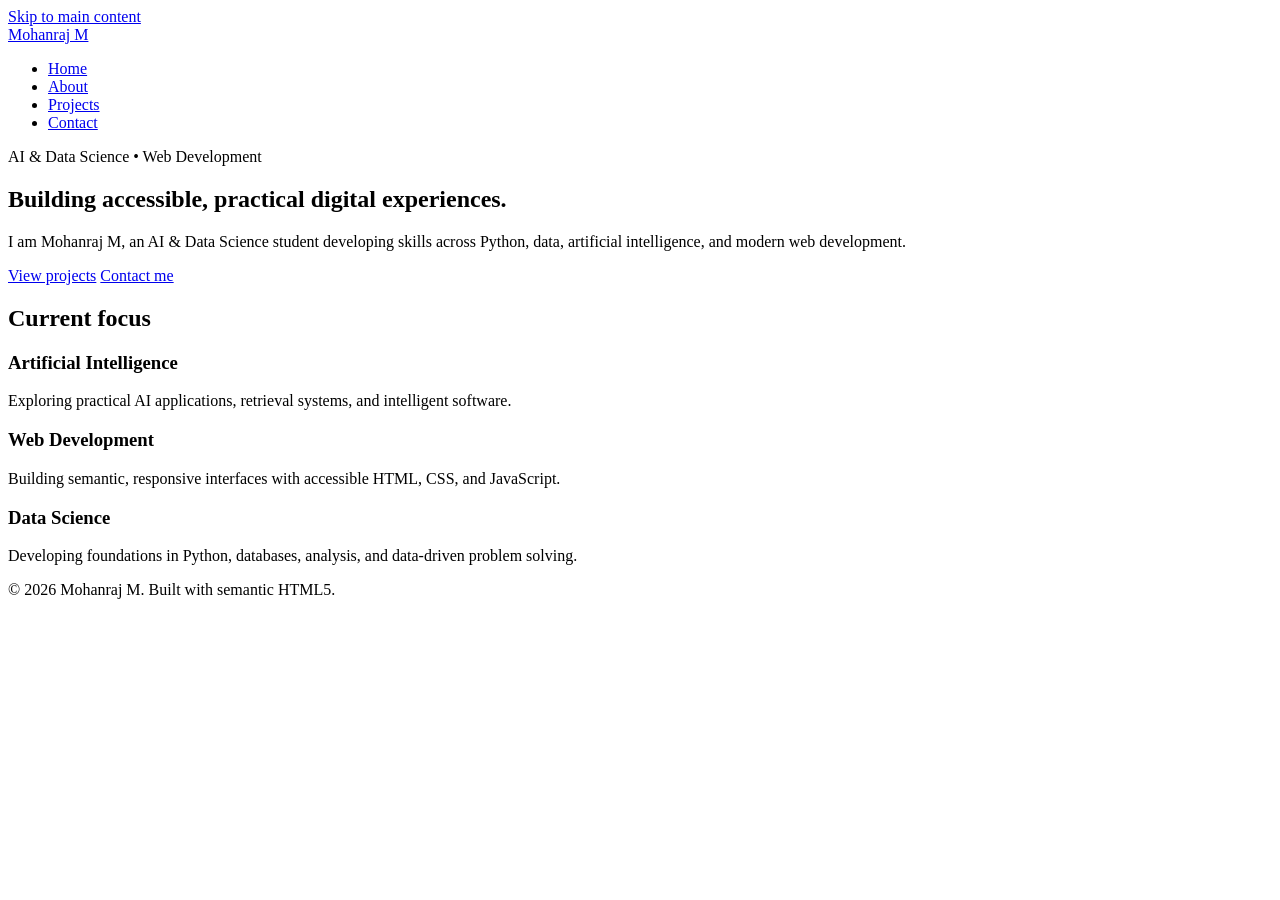
==== index.html @ 6755b97a "Add files via upload" ====
<!doctype html>
<html lang="en">
<head>
  <meta charset="utf-8">
  <meta name="viewport" content="width=device-width, initial-scale=1">
  <meta name="description" content="Mohanraj M - AI & Data Science student and Web Development Intern portfolio.">
  <meta name="author" content="Mohanraj M">
  <meta name="robots" content="index, follow">
  <meta name="theme-color" content="#0f172a">
  <title>Mohanraj M | AI & Data Science Portfolio</title>
  <link rel="stylesheet" href="css/styles.css">
</head>
<body>
  <a class="skip-link" href="#main-content">Skip to main content</a>
  <header class="site-header">
    <nav class="container nav" aria-label="Primary navigation">
      <a class="brand" href="index.html" aria-label="Mohanraj M home">Mohanraj M</a>
      <ul class="nav-list">
        <li><a href="index.html" aria-current="page">Home</a></li>
        <li><a href="about.html">About</a></li>
        <li><a href="projects.html">Projects</a></li>
        <li><a href="contact.html">Contact</a></li>
      </ul>
    </nav>
  </header>

  <main id="main-content">
    <section class="hero container" aria-labelledby="hero-title">
      <p class="eyebrow">AI &amp; Data Science • Web Development</p>
      <h1 id="hero-title">Building accessible, practical digital experiences.</h1>
      <p>I am Mohanraj M, an AI &amp; Data Science student developing skills across Python, data, artificial intelligence, and modern web development.</p>
      <div class="actions" aria-label="Primary actions">
        <a class="button" href="projects.html">View projects</a>
        <a class="button secondary" href="contact.html">Contact me</a>
      </div>
    </section>

    <section class="container section" aria-labelledby="focus-title">
      <h2 id="focus-title">Current focus</h2>
      <div class="cards">
        <article class="card">
          <h3>Artificial Intelligence</h3>
          <p>Exploring practical AI applications, retrieval systems, and intelligent software.</p>
        </article>
        <article class="card">
          <h3>Web Development</h3>
          <p>Building semantic, responsive interfaces with accessible HTML, CSS, and JavaScript.</p>
        </article>
        <article class="card">
          <h3>Data Science</h3>
          <p>Developing foundations in Python, databases, analysis, and data-driven problem solving.</p>
        </article>
      </div>
    </section>
  </main>

  <footer class="site-footer">
    <div class="container">
      <p>&copy; <span id="year">2026</span> Mohanraj M. Built with semantic HTML5.</p>
    </div>
  </footer>
  <script src="js/main.js" defer></script>
</body>
</html>
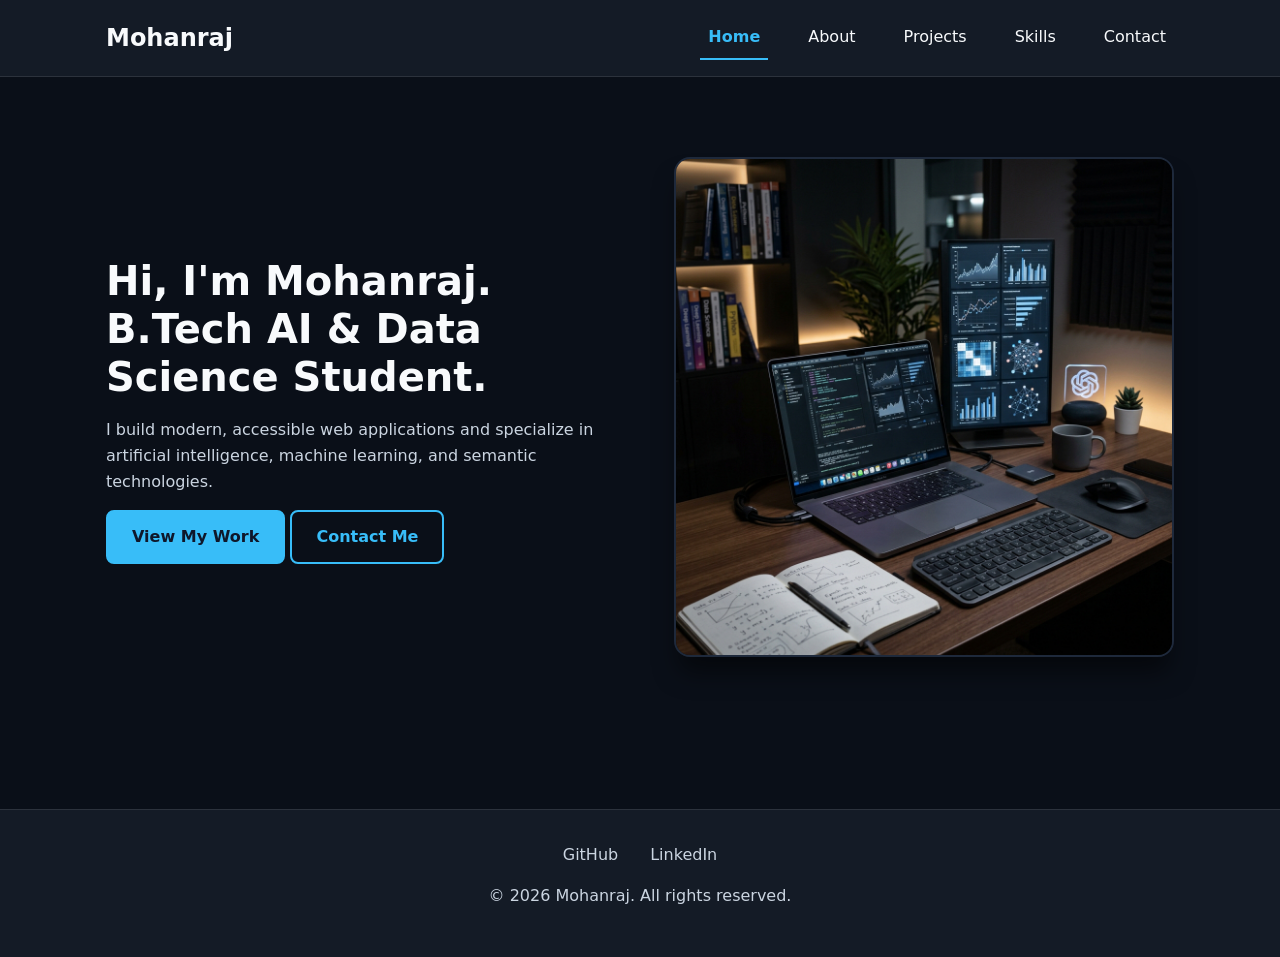
==== commit 24ae4720: "Initial portfolio website" ====
--- a/index.html
+++ b/index.html
@@ -1,64 +1,64 @@
-<!doctype html>
+<!DOCTYPE html>
 <html lang="en">
 <head>
-  <meta charset="utf-8">
-  <meta name="viewport" content="width=device-width, initial-scale=1">
-  <meta name="description" content="Mohanraj M - AI & Data Science student and Web Development Intern portfolio.">
-  <meta name="author" content="Mohanraj M">
-  <meta name="robots" content="index, follow">
-  <meta name="theme-color" content="#0f172a">
-  <title>Mohanraj M | AI & Data Science Portfolio</title>
-  <link rel="stylesheet" href="css/styles.css">
+    <meta charset="UTF-8">
+    <meta name="viewport" content="width=device-width, initial-scale=1.0">
+    <meta name="description" content="Mohanraj's personal portfolio showcasing AI, data science, and software development projects.">
+    <meta name="robots" content="index, follow">
+    <title>Home | Mohanraj - AI & Software Developer</title>
+    <link rel="stylesheet" href="styles.css">
+    <script src="main.js" defer></script>
 </head>
 <body>
-  <a class="skip-link" href="#main-content">Skip to main content</a>
-  <header class="site-header">
-    <nav class="container nav" aria-label="Primary navigation">
-      <a class="brand" href="index.html" aria-label="Mohanraj M home">Mohanraj M</a>
-      <ul class="nav-list">
-        <li><a href="index.html" aria-current="page">Home</a></li>
-        <li><a href="about.html">About</a></li>
-        <li><a href="projects.html">Projects</a></li>
-        <li><a href="contact.html">Contact</a></li>
-      </ul>
-    </nav>
-  </header>
+    <a href="#main-content" class="skip-link">Skip to main content</a>
 
-  <main id="main-content">
-    <section class="hero container" aria-labelledby="hero-title">
-      <p class="eyebrow">AI &amp; Data Science • Web Development</p>
-      <h1 id="hero-title">Building accessible, practical digital experiences.</h1>
-      <p>I am Mohanraj M, an AI &amp; Data Science student developing skills across Python, data, artificial intelligence, and modern web development.</p>
-      <div class="actions" aria-label="Primary actions">
-        <a class="button" href="projects.html">View projects</a>
-        <a class="button secondary" href="contact.html">Contact me</a>
-      </div>
-    </section>
+    <header class="site-header">
+        <div class="container nav-container">
+            <a href="index.html" class="logo" aria-label="Mohanraj Portfolio Home">Mohanraj</a>
+            <button class="mobile-menu-btn" aria-expanded="false" aria-controls="primary-navigation" aria-label="Toggle navigation menu">
+                <svg viewBox="0 0 24 24" aria-hidden="true">
+                    <path d="M3 18h18v-2H3v2zm0-5h18v-2H3v2zm0-7v2h18V6H3z"/>
+                </svg>
+            </button>
+            <nav id="primary-navigation" aria-label="Primary navigation">
+                <ul class="nav-menu">
+                    <li><a href="index.html" aria-current="page">Home</a></li>
+                    <li><a href="about.html">About</a></li>
+                    <li><a href="projects.html">Projects</a></li>
+                    <li><a href="skills.html">Skills</a></li>
+                    <li><a href="contact.html">Contact</a></li>
+                </ul>
+            </nav>
+        </div>
+    </header>
 
-    <section class="container section" aria-labelledby="focus-title">
-      <h2 id="focus-title">Current focus</h2>
-      <div class="cards">
-        <article class="card">
-          <h3>Artificial Intelligence</h3>
-          <p>Exploring practical AI applications, retrieval systems, and intelligent software.</p>
-        </article>
-        <article class="card">
-          <h3>Web Development</h3>
-          <p>Building semantic, responsive interfaces with accessible HTML, CSS, and JavaScript.</p>
-        </article>
-        <article class="card">
-          <h3>Data Science</h3>
-          <p>Developing foundations in Python, databases, analysis, and data-driven problem solving.</p>
-        </article>
-      </div>
-    </section>
-  </main>
+    <main id="main-content">
+        <div class="container">
+            <section class="hero" aria-labelledby="hero-heading">
+                <div class="hero-content">
+                    <h1 id="hero-heading">Hi, I'm Mohanraj. <br> B.Tech AI & Data Science Student.</h1>
+                    <p>I build modern, accessible web applications and specialize in artificial intelligence, machine learning, and semantic technologies.</p>
+                    <div class="hero-actions">
+                        <a href="projects.html" class="btn">View My Work</a>
+                        <a href="contact.html" class="btn btn-secondary">Contact Me</a>
+                    </div>
+                </div>
+                <div class="hero-image">
+                    <!-- Added image width/height to avoid layout shift -->
+                    <img src="assets/images/workspace.jpg" alt="A professional modern AI and Data Science workspace with a laptop displaying code and data visualizations" width="500" height="500">
+                </div>
+            </section>
+        </div>
+    </main>
 
-  <footer class="site-footer">
-    <div class="container">
-      <p>&copy; <span id="year">2026</span> Mohanraj M. Built with semantic HTML5.</p>
-    </div>
-  </footer>
-  <script src="js/main.js" defer></script>
+    <footer class="site-footer">
+        <div class="container">
+            <ul class="social-links" aria-label="Social media profiles">
+                <li><a href="#github-placeholder" title="Placeholder Link" target="_blank" rel="noopener noreferrer">GitHub</a></li>
+                <li><a href="#linkedin-placeholder" title="Placeholder Link" target="_blank" rel="noopener noreferrer">LinkedIn</a></li>
+            </ul>
+            <p>&copy; 2026 Mohanraj. All rights reserved.</p>
+        </div>
+    </footer>
 </body>
 </html>
--- a/styles.css
+++ b/styles.css
@@ -0,0 +1,438 @@
+/* 
+  Portfolio Style - High Contrast Dark Theme 
+  WCAG AAA Compliance Target
+*/
+
+:root {
+  /* Colors */
+  --bg-main: #0a0f18; /* Very dark blue/black */
+  --bg-surface: #141b26; /* Slightly lighter for cards */
+  --bg-surface-hover: #1e293b;
+  
+  --text-main: #f8fafc;
+  --text-muted: #cbd5e1;
+  --text-dark: #0f172a;
+  
+  /* Primary accent - Sky Blue, contrast ratio > 7:1 against dark bg */
+  --accent-primary: #38bdf8; 
+  --accent-hover: #7dd3fc;
+  
+  --error: #f87171;
+  --success: #4ade80;
+
+  /* Typography */
+  --font-family: 'Inter', system-ui, -apple-system, sans-serif;
+  --base-size: 16px;
+  
+  /* Spacing */
+  --space-sm: 0.5rem;
+  --space-md: 1rem;
+  --space-lg: 2rem;
+  --space-xl: 4rem;
+  
+  /* Layout */
+  --container-width: 1100px;
+  --radius-sm: 4px;
+  --radius-md: 8px;
+  --radius-lg: 16px;
+}
+
+/* Base Reset */
+*, *::before, *::after {
+  box-sizing: border-box;
+  margin: 0;
+  padding: 0;
+}
+
+html {
+  font-family: var(--font-family);
+  font-size: var(--base-size);
+  line-height: 1.6;
+  scroll-behavior: smooth;
+}
+
+body {
+  background-color: var(--bg-main);
+  color: var(--text-main);
+  display: flex;
+  flex-direction: column;
+  min-height: 100vh;
+}
+
+/* Accessibility & Focus States */
+:focus-visible {
+  outline: 3px solid var(--accent-primary);
+  outline-offset: 4px;
+  border-radius: 2px;
+}
+
+.skip-link {
+  position: absolute;
+  top: -100%;
+  left: 50%;
+  transform: translateX(-50%);
+  background-color: var(--accent-primary);
+  color: var(--text-dark);
+  padding: 0.75rem 1.5rem;
+  font-weight: bold;
+  text-decoration: none;
+  z-index: 1000;
+  border-radius: 0 0 var(--radius-md) var(--radius-md);
+  transition: top 0.2s ease-in-out;
+}
+
+.skip-link:focus {
+  top: 0;
+}
+
+@media (prefers-reduced-motion: reduce) {
+  *, *::before, *::after {
+    animation-duration: 0.01ms !important;
+    animation-iteration-count: 1 !important;
+    transition-duration: 0.01ms !important;
+    scroll-behavior: auto !important;
+  }
+}
+
+/* Typography */
+h1, h2, h3, h4 {
+  line-height: 1.2;
+  margin-bottom: var(--space-md);
+  font-weight: 700;
+}
+
+h1 { font-size: 2.5rem; }
+h2 { font-size: 2rem; color: var(--accent-primary); }
+h3 { font-size: 1.5rem; }
+
+p { margin-bottom: var(--space-md); color: var(--text-muted); }
+
+a {
+  color: var(--accent-primary);
+  text-decoration: underline;
+  text-underline-offset: 4px;
+}
+a:hover {
+  color: var(--accent-hover);
+  text-decoration: none;
+}
+
+/* Layout Utilities */
+.container {
+  width: 100%;
+  max-width: var(--container-width);
+  margin: 0 auto;
+  padding: 0 var(--space-md);
+}
+
+main {
+  flex: 1;
+  padding: var(--space-xl) 0;
+}
+
+/* Header & Navigation */
+.site-header {
+  background-color: var(--bg-surface);
+  border-bottom: 1px solid rgba(255, 255, 255, 0.1);
+  padding: var(--space-md) 0;
+  position: sticky;
+  top: 0;
+  z-index: 100;
+}
+
+.nav-container {
+  display: flex;
+  justify-content: space-between;
+  align-items: center;
+}
+
+.logo {
+  font-size: 1.5rem;
+  font-weight: 800;
+  color: var(--text-main);
+  text-decoration: none;
+}
+
+.nav-menu {
+  display: flex;
+  list-style: none;
+  gap: var(--space-lg);
+}
+
+.nav-menu a {
+  color: var(--text-main);
+  text-decoration: none;
+  font-weight: 500;
+  padding: 0.5rem; /* Better tap target */
+  display: block;
+}
+
+.nav-menu a:hover {
+  color: var(--accent-hover);
+}
+
+.nav-menu a[aria-current="page"] {
+  color: var(--accent-primary);
+  font-weight: 700;
+  border-bottom: 2px solid var(--accent-primary);
+}
+
+.mobile-menu-btn {
+  display: none;
+  background: none;
+  border: none;
+  color: var(--text-main);
+  cursor: pointer;
+  padding: 0.5rem;
+}
+
+.mobile-menu-btn svg {
+  width: 32px;
+  height: 32px;
+  fill: currentColor;
+}
+
+/* Buttons */
+.btn {
+  display: inline-block;
+  background-color: var(--accent-primary);
+  color: var(--text-dark);
+  padding: 0.75rem 1.5rem;
+  text-decoration: none;
+  font-weight: 600;
+  border-radius: var(--radius-md);
+  border: 2px solid var(--accent-primary);
+  cursor: pointer;
+  transition: all 0.2s ease;
+  min-height: 44px; /* Accessible tap target */
+}
+
+.btn:hover {
+  background-color: var(--accent-hover);
+  border-color: var(--accent-hover);
+}
+
+.btn-secondary {
+  background-color: transparent;
+  color: var(--accent-primary);
+}
+
+.btn-secondary:hover {
+  background-color: var(--accent-primary);
+  color: var(--text-dark);
+}
+
+/* Sections */
+section { margin-bottom: var(--space-xl); }
+
+/* Hero Section */
+.hero {
+  display: flex;
+  align-items: center;
+  gap: var(--space-xl);
+  min-height: 60vh;
+}
+
+.hero-content {
+  flex: 1;
+}
+
+.hero-image {
+  flex: 1;
+  text-align: right;
+}
+
+.hero-image img {
+  max-width: 100%;
+  height: auto;
+  border-radius: var(--radius-lg);
+  box-shadow: 0 20px 25px -5px rgba(0, 0, 0, 0.5);
+  border: 2px solid var(--bg-surface-hover);
+}
+
+/* Cards (Projects, Skills) */
+.grid {
+  display: grid;
+  grid-template-columns: repeat(auto-fit, minmax(300px, 1fr));
+  gap: var(--space-lg);
+}
+
+.card {
+  background-color: var(--bg-surface);
+  border-radius: var(--radius-md);
+  padding: var(--space-lg);
+  border: 1px solid rgba(255, 255, 255, 0.05);
+  transition: transform 0.2s, box-shadow 0.2s;
+}
+
+.card:hover {
+  transform: translateY(-5px);
+  background-color: var(--bg-surface-hover);
+  box-shadow: 0 10px 15px -3px rgba(0, 0, 0, 0.5);
+}
+
+.project-img {
+  width: 100%;
+  height: 200px;
+  object-fit: cover;
+  border-radius: var(--radius-sm);
+  margin-bottom: var(--space-md);
+}
+
+.tags {
+  display: flex;
+  flex-wrap: wrap;
+  gap: var(--space-sm);
+  margin: var(--space-md) 0;
+  list-style: none;
+}
+
+.tag {
+  background-color: rgba(56, 189, 248, 0.1);
+  color: var(--accent-primary);
+  padding: 0.25rem 0.75rem;
+  border-radius: 99px;
+  font-size: 0.875rem;
+  font-weight: 500;
+}
+
+/* Forms */
+form {
+  background-color: var(--bg-surface);
+  padding: var(--space-lg);
+  border-radius: var(--radius-lg);
+  max-width: 600px;
+}
+
+fieldset {
+  border: none;
+  padding: 0;
+}
+
+legend {
+  font-size: 1.5rem;
+  font-weight: bold;
+  color: var(--text-main);
+  margin-bottom: var(--space-md);
+}
+
+.form-group {
+  margin-bottom: var(--space-md);
+}
+
+label {
+  display: block;
+  font-weight: 600;
+  margin-bottom: 0.5rem;
+  color: var(--text-main);
+}
+
+input, textarea {
+  width: 100%;
+  padding: 0.75rem;
+  background-color: var(--bg-main);
+  border: 1px solid var(--text-muted);
+  border-radius: var(--radius-sm);
+  color: var(--text-main);
+  font-family: inherit;
+  font-size: 1rem;
+}
+
+input:focus, textarea:focus {
+  outline: none;
+  border-color: var(--accent-primary);
+  box-shadow: 0 0 0 3px rgba(56, 189, 248, 0.3);
+}
+
+/* Footer */
+.site-footer {
+  background-color: var(--bg-surface);
+  padding: var(--space-lg) 0;
+  text-align: center;
+  border-top: 1px solid rgba(255, 255, 255, 0.1);
+  margin-top: auto;
+}
+
+.social-links {
+  display: flex;
+  justify-content: center;
+  gap: var(--space-md);
+  list-style: none;
+  margin-bottom: var(--space-md);
+}
+
+.social-links a {
+  color: var(--text-muted);
+  font-weight: 500;
+  text-decoration: none;
+  padding: 0.5rem;
+}
+
+.social-links a:hover {
+  color: var(--accent-primary);
+}
+
+.sr-only {
+  position: absolute;
+  width: 1px;
+  height: 1px;
+  padding: 0;
+  margin: -1px;
+  overflow: hidden;
+  clip: rect(0, 0, 0, 0);
+  white-space: nowrap;
+  border: 0;
+}
+
+/* Status messages */
+.alert {
+  padding: 1rem;
+  border-radius: var(--radius-md);
+  margin-bottom: var(--space-md);
+  font-weight: 600;
+  display: none;
+}
+.alert.success { display: block; background-color: rgba(74, 222, 128, 0.2); color: var(--success); border: 1px solid var(--success); }
+.alert.error { display: block; background-color: rgba(248, 113, 113, 0.2); color: var(--error); border: 1px solid var(--error); }
+
+/* Responsive Media Queries */
+@media (max-width: 768px) {
+  h1 { font-size: 2rem; }
+  h2 { font-size: 1.75rem; }
+  
+  .hero {
+    flex-direction: column-reverse;
+    text-align: center;
+    gap: var(--space-lg);
+  }
+  
+  .hero-image {
+    text-align: center;
+  }
+  
+  .hero-actions {
+    display: flex;
+    flex-direction: column;
+    gap: var(--space-sm);
+  }
+  
+  .mobile-menu-btn {
+    display: block;
+  }
+  
+  .nav-menu {
+    display: none;
+    flex-direction: column;
+    width: 100%;
+    position: absolute;
+    top: 100%;
+    left: 0;
+    background-color: var(--bg-surface);
+    padding: var(--space-md);
+    border-bottom: 1px solid rgba(255, 255, 255, 0.1);
+  }
+  
+  .nav-menu.active {
+    display: flex;
+  }
+}
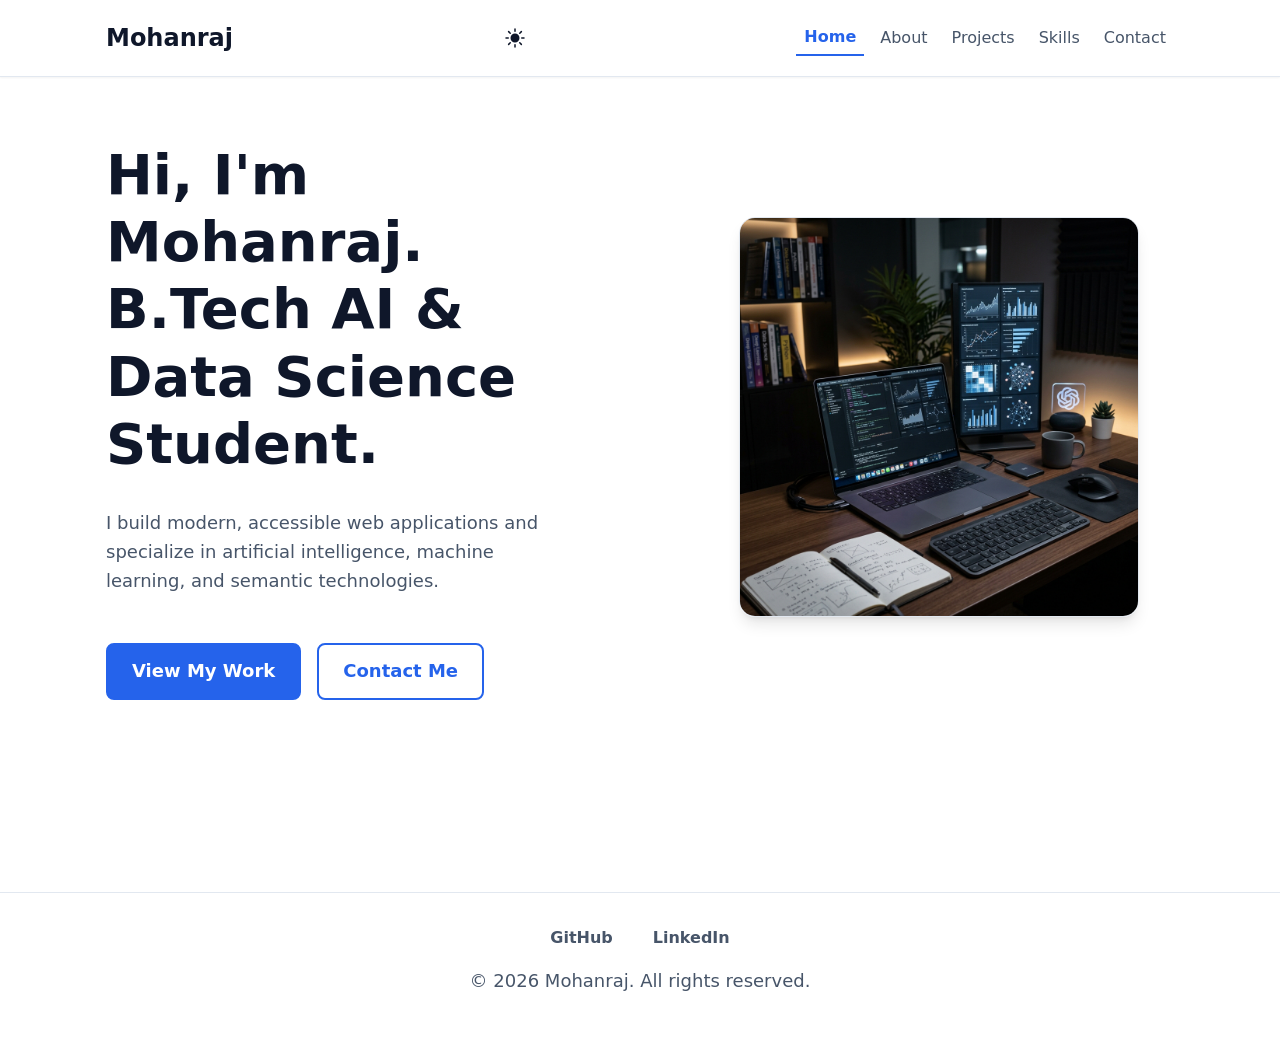
==== commit 693a4136: "Implement advanced CSS3 responsive architecture" ====
--- a/index.html
+++ b/index.html
@@ -15,11 +15,17 @@
     <header class="site-header">
         <div class="container nav-container">
             <a href="index.html" class="logo" aria-label="Mohanraj Portfolio Home">Mohanraj</a>
-            <button class="mobile-menu-btn" aria-expanded="false" aria-controls="primary-navigation" aria-label="Toggle navigation menu">
-                <svg viewBox="0 0 24 24" aria-hidden="true">
-                    <path d="M3 18h18v-2H3v2zm0-5h18v-2H3v2zm0-7v2h18V6H3z"/>
-                </svg>
-            </button>
+            <div class="nav-actions">
+                <button id="theme-toggle" class="theme-toggle-btn" aria-label="Toggle dark mode">
+                    <svg class="sun-icon" viewBox="0 0 24 24" aria-hidden="true"><path d="M12 2.25a.75.75 0 01.75.75v2.25a.75.75 0 01-1.5 0V3a.75.75 0 01.75-.75zM7.5 12a4.5 4.5 0 119 0 4.5 4.5 0 01-9 0zM18.894 6.166a.75.75 0 00-1.06-1.06l-1.591 1.59a.75.75 0 101.06 1.061l1.591-1.59zM21.75 12a.75.75 0 01-.75.75h-2.25a.75.75 0 010-1.5H21a.75.75 0 01.75.75zM17.834 18.894a.75.75 0 001.06-1.06l-1.59-1.591a.75.75 0 10-1.061 1.06l1.59 1.591zM12 18a.75.75 0 01.75.75V21a.75.75 0 01-1.5 0v-2.25A.75.75 0 0112 18zM7.758 17.303a.75.75 0 00-1.061-1.06l-1.591 1.59a.75.75 0 001.06 1.061l1.591-1.59zM6 12a.75.75 0 01-.75.75H3a.75.75 0 010-1.5h2.25A.75.75 0 016 12zM6.697 7.757a.75.75 0 001.06-1.06l-1.59-1.591a.75.75 0 00-1.061 1.06l1.59 1.591z" /></svg>
+                    <svg class="moon-icon" viewBox="0 0 24 24" aria-hidden="true"><path d="M21.752 15.002A9.718 9.718 0 0118 15.75c-5.385 0-9.75-4.365-9.75-9.75 0-1.33.266-2.597.748-3.752A9.753 9.753 0 003 11.25C3 16.635 7.365 21 12.75 21a9.753 9.753 0 009.002-5.998z" /></svg>
+                </button>
+                <button class="mobile-menu-btn" aria-expanded="false" aria-controls="primary-navigation" aria-label="Toggle navigation menu">
+                    <svg viewBox="0 0 24 24" aria-hidden="true">
+                        <path d="M3 18h18v-2H3v2zm0-5h18v-2H3v2zm0-7v2h18V6H3z"/>
+                    </svg>
+                </button>
+            </div>
             <nav id="primary-navigation" aria-label="Primary navigation">
                 <ul class="nav-menu">
                     <li><a href="index.html" aria-current="page">Home</a></li>
--- a/styles.css
+++ b/styles.css
@@ -1,43 +1,94 @@
 /* 
-  Portfolio Style - High Contrast Dark Theme 
-  WCAG AAA Compliance Target
+  Portfolio Style - Advanced CSS3 & Responsive Architecture
+  Light/Dark Mode Theme System
 */
 
+/* 1. CSS Variables / Theme */
 :root {
-  /* Colors */
-  --bg-main: #0a0f18; /* Very dark blue/black */
-  --bg-surface: #141b26; /* Slightly lighter for cards */
-  --bg-surface-hover: #1e293b;
-  
-  --text-main: #f8fafc;
-  --text-muted: #cbd5e1;
-  --text-dark: #0f172a;
-  
-  /* Primary accent - Sky Blue, contrast ratio > 7:1 against dark bg */
-  --accent-primary: #38bdf8; 
-  --accent-hover: #7dd3fc;
-  
-  --error: #f87171;
-  --success: #4ade80;
+  /* Light Theme Colors (Default) */
+  --bg-primary: #ffffff;
+  --bg-secondary: #f8fafc;
+  --surface: #ffffff;
+  --surface-hover: #f1f5f9;
+
+  --text-primary: #0f172a;
+  --text-secondary: #475569;
+
+  --accent: #2563eb;
+  --accent-hover: #1d4ed8;
+  --accent-light: rgba(37, 99, 235, 0.1);
+
+  --border-color: #e2e8f0;
+
+  --error: #ef4444;
+  --success: #10b981;
 
   /* Typography */
   --font-family: 'Inter', system-ui, -apple-system, sans-serif;
-  --base-size: 16px;
+  --font-size-base: 16px;
   
+  /* Fluid Typography using clamp */
+  --text-xs: clamp(0.75rem, 0.7vw + 0.5rem, 0.875rem);
+  --text-sm: clamp(0.875rem, 0.8vw + 0.5rem, 1rem);
+  --text-base: clamp(1rem, 1vw + 0.5rem, 1.125rem);
+  --text-lg: clamp(1.125rem, 1.2vw + 0.5rem, 1.25rem);
+  --text-xl: clamp(1.25rem, 1.5vw + 0.5rem, 1.5rem);
+  --text-2xl: clamp(1.5rem, 2vw + 0.5rem, 2rem);
+  --text-3xl: clamp(2rem, 3vw + 0.5rem, 2.5rem);
+  --text-4xl: clamp(2.5rem, 5vw + 0.5rem, 3.5rem);
+
   /* Spacing */
+  --space-xs: 0.25rem;
   --space-sm: 0.5rem;
   --space-md: 1rem;
   --space-lg: 2rem;
   --space-xl: 4rem;
-  
-  /* Layout */
-  --container-width: 1100px;
+  --space-2xl: 8rem;
+
+  /* Shadows */
+  --shadow-sm: 0 1px 2px 0 rgb(0 0 0 / 0.05);
+  --shadow-md: 0 4px 6px -1px rgb(0 0 0 / 0.1), 0 2px 4px -2px rgb(0 0 0 / 0.1);
+  --shadow-lg: 0 10px 15px -3px rgb(0 0 0 / 0.1), 0 4px 6px -4px rgb(0 0 0 / 0.1);
+
+  /* Borders */
   --radius-sm: 4px;
   --radius-md: 8px;
   --radius-lg: 16px;
-}
-
-/* Base Reset */
+  --radius-full: 9999px;
+
+  /* Transitions */
+  --transition-fast: 150ms ease;
+  --transition-normal: 300ms ease;
+
+  /* Layout */
+  --max-width: 1100px;
+}
+
+[data-theme="dark"] {
+  /* Dark Theme Colors */
+  --bg-primary: #0a0f18;
+  --bg-secondary: #141b26;
+  --surface: #1e293b;
+  --surface-hover: #2dd4bf10;
+
+  --text-primary: #f8fafc;
+  --text-secondary: #cbd5e1;
+
+  --accent: #38bdf8;
+  --accent-hover: #7dd3fc;
+  --accent-light: rgba(56, 189, 248, 0.1);
+
+  --border-color: rgba(255, 255, 255, 0.1);
+
+  --error: #f87171;
+  --success: #4ade80;
+
+  --shadow-sm: 0 1px 2px 0 rgb(0 0 0 / 0.5);
+  --shadow-md: 0 4px 6px -1px rgb(0 0 0 / 0.6), 0 2px 4px -2px rgb(0 0 0 / 0.6);
+  --shadow-lg: 0 20px 25px -5px rgb(0 0 0 / 0.7), 0 8px 10px -6px rgb(0 0 0 / 0.7);
+}
+
+/* 2. Reset / Base Styles */
 *, *::before, *::after {
   box-sizing: border-box;
   margin: 0;
@@ -46,24 +97,25 @@
 
 html {
   font-family: var(--font-family);
-  font-size: var(--base-size);
+  font-size: var(--font-size-base);
   line-height: 1.6;
   scroll-behavior: smooth;
 }
 
 body {
-  background-color: var(--bg-main);
-  color: var(--text-main);
+  background-color: var(--bg-primary);
+  color: var(--text-primary);
   display: flex;
   flex-direction: column;
   min-height: 100vh;
-}
-
-/* Accessibility & Focus States */
+  transition: background-color var(--transition-normal), color var(--transition-normal);
+}
+
+/* 3. Accessibility */
 :focus-visible {
-  outline: 3px solid var(--accent-primary);
+  outline: 3px solid var(--accent);
   outline-offset: 4px;
-  border-radius: 2px;
+  border-radius: var(--radius-sm);
 }
 
 .skip-link {
@@ -71,305 +123,18 @@
   top: -100%;
   left: 50%;
   transform: translateX(-50%);
-  background-color: var(--accent-primary);
-  color: var(--text-dark);
-  padding: 0.75rem 1.5rem;
-  font-weight: bold;
+  background-color: var(--accent);
+  color: var(--bg-primary);
+  padding: var(--space-sm) var(--space-md);
+  font-weight: 700;
   text-decoration: none;
   z-index: 1000;
   border-radius: 0 0 var(--radius-md) var(--radius-md);
-  transition: top 0.2s ease-in-out;
+  transition: top var(--transition-fast);
 }
 
 .skip-link:focus {
   top: 0;
-}
-
-@media (prefers-reduced-motion: reduce) {
-  *, *::before, *::after {
-    animation-duration: 0.01ms !important;
-    animation-iteration-count: 1 !important;
-    transition-duration: 0.01ms !important;
-    scroll-behavior: auto !important;
-  }
-}
-
-/* Typography */
-h1, h2, h3, h4 {
-  line-height: 1.2;
-  margin-bottom: var(--space-md);
-  font-weight: 700;
-}
-
-h1 { font-size: 2.5rem; }
-h2 { font-size: 2rem; color: var(--accent-primary); }
-h3 { font-size: 1.5rem; }
-
-p { margin-bottom: var(--space-md); color: var(--text-muted); }
-
-a {
-  color: var(--accent-primary);
-  text-decoration: underline;
-  text-underline-offset: 4px;
-}
-a:hover {
-  color: var(--accent-hover);
-  text-decoration: none;
-}
-
-/* Layout Utilities */
-.container {
-  width: 100%;
-  max-width: var(--container-width);
-  margin: 0 auto;
-  padding: 0 var(--space-md);
-}
-
-main {
-  flex: 1;
-  padding: var(--space-xl) 0;
-}
-
-/* Header & Navigation */
-.site-header {
-  background-color: var(--bg-surface);
-  border-bottom: 1px solid rgba(255, 255, 255, 0.1);
-  padding: var(--space-md) 0;
-  position: sticky;
-  top: 0;
-  z-index: 100;
-}
-
-.nav-container {
-  display: flex;
-  justify-content: space-between;
-  align-items: center;
-}
-
-.logo {
-  font-size: 1.5rem;
-  font-weight: 800;
-  color: var(--text-main);
-  text-decoration: none;
-}
-
-.nav-menu {
-  display: flex;
-  list-style: none;
-  gap: var(--space-lg);
-}
-
-.nav-menu a {
-  color: var(--text-main);
-  text-decoration: none;
-  font-weight: 500;
-  padding: 0.5rem; /* Better tap target */
-  display: block;
-}
-
-.nav-menu a:hover {
-  color: var(--accent-hover);
-}
-
-.nav-menu a[aria-current="page"] {
-  color: var(--accent-primary);
-  font-weight: 700;
-  border-bottom: 2px solid var(--accent-primary);
-}
-
-.mobile-menu-btn {
-  display: none;
-  background: none;
-  border: none;
-  color: var(--text-main);
-  cursor: pointer;
-  padding: 0.5rem;
-}
-
-.mobile-menu-btn svg {
-  width: 32px;
-  height: 32px;
-  fill: currentColor;
-}
-
-/* Buttons */
-.btn {
-  display: inline-block;
-  background-color: var(--accent-primary);
-  color: var(--text-dark);
-  padding: 0.75rem 1.5rem;
-  text-decoration: none;
-  font-weight: 600;
-  border-radius: var(--radius-md);
-  border: 2px solid var(--accent-primary);
-  cursor: pointer;
-  transition: all 0.2s ease;
-  min-height: 44px; /* Accessible tap target */
-}
-
-.btn:hover {
-  background-color: var(--accent-hover);
-  border-color: var(--accent-hover);
-}
-
-.btn-secondary {
-  background-color: transparent;
-  color: var(--accent-primary);
-}
-
-.btn-secondary:hover {
-  background-color: var(--accent-primary);
-  color: var(--text-dark);
-}
-
-/* Sections */
-section { margin-bottom: var(--space-xl); }
-
-/* Hero Section */
-.hero {
-  display: flex;
-  align-items: center;
-  gap: var(--space-xl);
-  min-height: 60vh;
-}
-
-.hero-content {
-  flex: 1;
-}
-
-.hero-image {
-  flex: 1;
-  text-align: right;
-}
-
-.hero-image img {
-  max-width: 100%;
-  height: auto;
-  border-radius: var(--radius-lg);
-  box-shadow: 0 20px 25px -5px rgba(0, 0, 0, 0.5);
-  border: 2px solid var(--bg-surface-hover);
-}
-
-/* Cards (Projects, Skills) */
-.grid {
-  display: grid;
-  grid-template-columns: repeat(auto-fit, minmax(300px, 1fr));
-  gap: var(--space-lg);
-}
-
-.card {
-  background-color: var(--bg-surface);
-  border-radius: var(--radius-md);
-  padding: var(--space-lg);
-  border: 1px solid rgba(255, 255, 255, 0.05);
-  transition: transform 0.2s, box-shadow 0.2s;
-}
-
-.card:hover {
-  transform: translateY(-5px);
-  background-color: var(--bg-surface-hover);
-  box-shadow: 0 10px 15px -3px rgba(0, 0, 0, 0.5);
-}
-
-.project-img {
-  width: 100%;
-  height: 200px;
-  object-fit: cover;
-  border-radius: var(--radius-sm);
-  margin-bottom: var(--space-md);
-}
-
-.tags {
-  display: flex;
-  flex-wrap: wrap;
-  gap: var(--space-sm);
-  margin: var(--space-md) 0;
-  list-style: none;
-}
-
-.tag {
-  background-color: rgba(56, 189, 248, 0.1);
-  color: var(--accent-primary);
-  padding: 0.25rem 0.75rem;
-  border-radius: 99px;
-  font-size: 0.875rem;
-  font-weight: 500;
-}
-
-/* Forms */
-form {
-  background-color: var(--bg-surface);
-  padding: var(--space-lg);
-  border-radius: var(--radius-lg);
-  max-width: 600px;
-}
-
-fieldset {
-  border: none;
-  padding: 0;
-}
-
-legend {
-  font-size: 1.5rem;
-  font-weight: bold;
-  color: var(--text-main);
-  margin-bottom: var(--space-md);
-}
-
-.form-group {
-  margin-bottom: var(--space-md);
-}
-
-label {
-  display: block;
-  font-weight: 600;
-  margin-bottom: 0.5rem;
-  color: var(--text-main);
-}
-
-input, textarea {
-  width: 100%;
-  padding: 0.75rem;
-  background-color: var(--bg-main);
-  border: 1px solid var(--text-muted);
-  border-radius: var(--radius-sm);
-  color: var(--text-main);
-  font-family: inherit;
-  font-size: 1rem;
-}
-
-input:focus, textarea:focus {
-  outline: none;
-  border-color: var(--accent-primary);
-  box-shadow: 0 0 0 3px rgba(56, 189, 248, 0.3);
-}
-
-/* Footer */
-.site-footer {
-  background-color: var(--bg-surface);
-  padding: var(--space-lg) 0;
-  text-align: center;
-  border-top: 1px solid rgba(255, 255, 255, 0.1);
-  margin-top: auto;
-}
-
-.social-links {
-  display: flex;
-  justify-content: center;
-  gap: var(--space-md);
-  list-style: none;
-  margin-bottom: var(--space-md);
-}
-
-.social-links a {
-  color: var(--text-muted);
-  font-weight: 500;
-  text-decoration: none;
-  padding: 0.5rem;
-}
-
-.social-links a:hover {
-  color: var(--accent-primary);
 }
 
 .sr-only {
@@ -384,55 +149,475 @@
   border: 0;
 }
 
+/* 4. Typography */
+h1, h2, h3, h4 {
+  line-height: 1.2;
+  margin-bottom: var(--space-md);
+  font-weight: 800;
+  color: var(--text-primary);
+}
+
+h1 { font-size: var(--text-4xl); }
+h2 { font-size: var(--text-3xl); color: var(--accent); }
+h3 { font-size: var(--text-2xl); }
+h4 { font-size: var(--text-xl); }
+
+p { 
+  margin-bottom: var(--space-md); 
+  color: var(--text-secondary); 
+  font-size: var(--text-base);
+}
+
+a {
+  color: var(--accent);
+  text-decoration: underline;
+  text-underline-offset: 4px;
+  transition: color var(--transition-fast);
+}
+
+a:hover {
+  color: var(--accent-hover);
+  text-decoration: none;
+}
+
+/* 5. Layout */
+.container {
+  width: 100%;
+  max-width: var(--max-width);
+  margin: 0 auto;
+  padding: 0 var(--space-md);
+}
+
+main {
+  flex: 1;
+  padding: var(--space-xl) 0;
+}
+
+section { margin-bottom: var(--space-2xl); }
+
+/* 6. Header & Navigation */
+.site-header {
+  background-color: var(--surface);
+  border-bottom: 1px solid var(--border-color);
+  padding: var(--space-sm) 0;
+  position: sticky;
+  top: 0;
+  z-index: 100;
+  box-shadow: var(--shadow-sm);
+  transition: background-color var(--transition-normal), border-color var(--transition-normal);
+}
+
+.nav-container {
+  display: flex;
+  justify-content: space-between;
+  align-items: center;
+  flex-wrap: wrap;
+  min-height: 60px;
+}
+
+.logo {
+  font-size: var(--text-xl);
+  font-weight: 800;
+  color: var(--text-primary);
+  text-decoration: none;
+}
+
+.nav-actions {
+  display: flex;
+  align-items: center;
+  gap: var(--space-md);
+}
+
+.theme-toggle-btn {
+  background: none;
+  border: none;
+  color: var(--text-primary);
+  cursor: pointer;
+  padding: var(--space-xs);
+  display: flex;
+  align-items: center;
+  justify-content: center;
+  border-radius: var(--radius-full);
+  transition: background-color var(--transition-fast);
+}
+
+.theme-toggle-btn:hover {
+  background-color: var(--surface-hover);
+}
+
+.theme-toggle-btn svg {
+  width: 24px;
+  height: 24px;
+  fill: currentColor;
+}
+
+[data-theme="dark"] .sun-icon { display: none; }
+[data-theme="light"] .moon-icon { display: none; }
+:root:not([data-theme="dark"]):not([data-theme="light"]) .moon-icon { display: none; } /* Default light */
+
+.mobile-menu-btn {
+  display: block; /* Mobile first */
+  background: none;
+  border: none;
+  color: var(--text-primary);
+  cursor: pointer;
+  padding: var(--space-sm);
+}
+
+.mobile-menu-btn svg {
+  width: 28px;
+  height: 28px;
+  fill: currentColor;
+}
+
+.nav-menu {
+  display: none; /* Mobile first hidden */
+  flex-direction: column;
+  width: 100%;
+  list-style: none;
+  gap: var(--space-sm);
+  padding: var(--space-md) 0;
+}
+
+.nav-menu.active {
+  display: flex;
+}
+
+.nav-menu a {
+  color: var(--text-secondary);
+  text-decoration: none;
+  font-weight: 500;
+  padding: var(--space-sm) var(--space-md);
+  display: block;
+  border-radius: var(--radius-md);
+  transition: background-color var(--transition-fast), color var(--transition-fast);
+}
+
+.nav-menu a:hover {
+  color: var(--accent);
+  background-color: var(--surface-hover);
+}
+
+.nav-menu a[aria-current="page"] {
+  color: var(--accent);
+  font-weight: 700;
+  background-color: var(--accent-light);
+}
+
+/* 7. Hero Section */
+.hero {
+  display: grid;
+  grid-template-columns: 1fr;
+  gap: var(--space-lg);
+  align-items: center;
+  text-align: center;
+  min-height: 60vh;
+}
+
+.hero-content {
+  display: flex;
+  flex-direction: column;
+  gap: var(--space-md);
+}
+
+.hero-actions {
+  display: flex;
+  flex-direction: column;
+  gap: var(--space-md);
+  margin-top: var(--space-md);
+}
+
+.hero-image {
+  margin: 0 auto;
+}
+
+.hero-image img {
+  width: 100%;
+  max-width: 400px;
+  height: auto;
+  border-radius: var(--radius-lg);
+  box-shadow: var(--shadow-lg);
+  border: 1px solid var(--border-color);
+  transition: transform var(--transition-normal);
+}
+
+.hero-image img:hover {
+  transform: scale(1.02);
+}
+
+/* 8. About Section */
+/* Uses base typography and spacing */
+
+/* 9. Projects & 10. Skills (Grid Layouts) */
+.grid {
+  display: grid;
+  grid-template-columns: 1fr;
+  gap: var(--space-lg);
+}
+
+/* 13. Components */
+.card {
+  background-color: var(--surface);
+  border-radius: var(--radius-lg);
+  padding: var(--space-lg);
+  border: 1px solid var(--border-color);
+  box-shadow: var(--shadow-sm);
+  transition: transform var(--transition-normal), box-shadow var(--transition-normal), background-color var(--transition-normal);
+  display: flex;
+  flex-direction: column;
+  height: 100%;
+}
+
+.card:hover {
+  transform: translateY(-5px);
+  box-shadow: var(--shadow-md);
+  background-color: var(--surface-hover);
+}
+
+.card h2 {
+  font-size: var(--text-2xl);
+  margin-bottom: var(--space-sm);
+}
+
+.card ul {
+  padding-left: var(--space-lg);
+  color: var(--text-secondary);
+  margin-bottom: var(--space-md);
+}
+
+.project-img {
+  width: 100%;
+  height: 220px;
+  object-fit: cover;
+  border-radius: var(--radius-md);
+  margin-bottom: var(--space-md);
+  border: 1px solid var(--border-color);
+}
+
+.tags {
+  display: flex;
+  flex-wrap: wrap;
+  gap: var(--space-sm);
+  margin: auto 0 var(--space-md) 0; /* Pushes tags to bottom if flex column */
+  list-style: none;
+  padding: 0;
+}
+
+.tag {
+  background-color: var(--accent-light);
+  color: var(--accent);
+  padding: 0.25rem 0.75rem;
+  border-radius: var(--radius-full);
+  font-size: var(--text-xs);
+  font-weight: 600;
+  letter-spacing: 0.05em;
+  text-transform: uppercase;
+}
+
+.btn {
+  display: inline-flex;
+  justify-content: center;
+  align-items: center;
+  background-color: var(--accent);
+  color: #ffffff; /* Always white on accent */
+  padding: 0.75rem 1.5rem;
+  text-decoration: none;
+  font-weight: 600;
+  border-radius: var(--radius-md);
+  border: 2px solid var(--accent);
+  cursor: pointer;
+  transition: all var(--transition-fast);
+  min-height: 44px; /* Accessible tap target */
+  font-size: var(--text-base);
+}
+
+[data-theme="dark"] .btn {
+  color: var(--bg-primary); /* Dark text on light accent for dark mode */
+}
+
+.btn:hover {
+  background-color: var(--accent-hover);
+  border-color: var(--accent-hover);
+  color: #ffffff;
+}
+
+[data-theme="dark"] .btn:hover {
+  color: var(--bg-primary);
+}
+
+.btn-secondary {
+  background-color: transparent;
+  color: var(--accent);
+}
+
+[data-theme="dark"] .btn-secondary {
+  color: var(--accent);
+}
+
+.btn-secondary:hover {
+  background-color: var(--accent);
+  color: #ffffff;
+}
+
+[data-theme="dark"] .btn-secondary:hover {
+  color: var(--bg-primary);
+}
+
+/* 11. Contact Form */
+form {
+  background-color: var(--surface);
+  padding: var(--space-lg);
+  border-radius: var(--radius-lg);
+  border: 1px solid var(--border-color);
+  box-shadow: var(--shadow-sm);
+}
+
+fieldset {
+  border: none;
+  padding: 0;
+  display: flex;
+  flex-direction: column;
+  gap: var(--space-md);
+}
+
+legend {
+  font-size: var(--text-2xl);
+  font-weight: 700;
+  color: var(--text-primary);
+  margin-bottom: var(--space-md);
+}
+
+.form-group {
+  display: flex;
+  flex-direction: column;
+  gap: var(--space-xs);
+}
+
+label {
+  font-weight: 600;
+  color: var(--text-primary);
+  font-size: var(--text-sm);
+}
+
+input, textarea {
+  width: 100%;
+  padding: 0.75rem 1rem;
+  background-color: var(--bg-primary);
+  border: 1px solid var(--border-color);
+  border-radius: var(--radius-md);
+  color: var(--text-primary);
+  font-family: inherit;
+  font-size: var(--text-base);
+  transition: border-color var(--transition-fast), box-shadow var(--transition-fast);
+}
+
+input:focus, textarea:focus {
+  outline: none;
+  border-color: var(--accent);
+  box-shadow: 0 0 0 3px var(--accent-light);
+}
+
 /* Status messages */
 .alert {
-  padding: 1rem;
+  padding: var(--space-md);
   border-radius: var(--radius-md);
   margin-bottom: var(--space-md);
   font-weight: 600;
   display: none;
 }
-.alert.success { display: block; background-color: rgba(74, 222, 128, 0.2); color: var(--success); border: 1px solid var(--success); }
-.alert.error { display: block; background-color: rgba(248, 113, 113, 0.2); color: var(--error); border: 1px solid var(--error); }
-
-/* Responsive Media Queries */
-@media (max-width: 768px) {
-  h1 { font-size: 2rem; }
-  h2 { font-size: 1.75rem; }
-  
+.alert.success { display: block; background-color: rgba(16, 185, 129, 0.1); color: var(--success); border: 1px solid var(--success); }
+.alert.error { display: block; background-color: rgba(239, 68, 68, 0.1); color: var(--error); border: 1px solid var(--error); }
+
+/* 12. Footer */
+.site-footer {
+  background-color: var(--surface);
+  padding: var(--space-lg) 0;
+  text-align: center;
+  border-top: 1px solid var(--border-color);
+  margin-top: auto;
+  transition: background-color var(--transition-normal);
+}
+
+.social-links {
+  display: flex;
+  justify-content: center;
+  gap: var(--space-lg);
+  list-style: none;
+  margin-bottom: var(--space-md);
+}
+
+.social-links a {
+  color: var(--text-secondary);
+  font-weight: 600;
+  text-decoration: none;
+  padding: var(--space-xs);
+}
+
+.social-links a:hover {
+  color: var(--accent);
+}
+
+/* 14. Responsive Media Queries */
+
+/* Tablet and up */
+@media (min-width: 768px) {
   .hero {
-    flex-direction: column-reverse;
-    text-align: center;
-    gap: var(--space-lg);
-  }
-  
-  .hero-image {
-    text-align: center;
+    grid-template-columns: 1fr 1fr;
+    text-align: left;
   }
   
   .hero-actions {
-    display: flex;
-    flex-direction: column;
-    gap: var(--space-sm);
-  }
-  
+    flex-direction: row;
+  }
+
+  .grid {
+    grid-template-columns: repeat(auto-fit, minmax(320px, 1fr));
+  }
+}
+
+/* Desktop and up */
+@media (min-width: 1024px) {
   .mobile-menu-btn {
-    display: block;
+    display: none;
   }
   
   .nav-menu {
-    display: none;
-    flex-direction: column;
-    width: 100%;
-    position: absolute;
-    top: 100%;
-    left: 0;
-    background-color: var(--bg-surface);
-    padding: var(--space-md);
-    border-bottom: 1px solid rgba(255, 255, 255, 0.1);
+    display: flex;
+    flex-direction: row;
+    width: auto;
+    padding: 0;
+    align-items: center;
   }
   
-  .nav-menu.active {
-    display: flex;
-  }
-}
+  .nav-menu a {
+    padding: var(--space-xs) var(--space-sm);
+  }
+  
+  .nav-menu a[aria-current="page"] {
+    border-bottom: 2px solid var(--accent);
+    background-color: transparent;
+    border-radius: 0;
+  }
+
+  /* Optimize layout for wider screens */
+  .grid {
+    grid-template-columns: repeat(auto-fit, minmax(350px, 1fr));
+  }
+}
+
+/* Large Desktop */
+@media (min-width: 1280px) {
+  .hero {
+    gap: var(--space-2xl);
+  }
+}
+
+/* 15. Reduced Motion Support */
+@media (prefers-reduced-motion: reduce) {
+  *, *::before, *::after {
+    animation-duration: 0.01ms !important;
+    animation-iteration-count: 1 !important;
+    transition-duration: 0.01ms !important;
+    scroll-behavior: auto !important;
+  }
+}
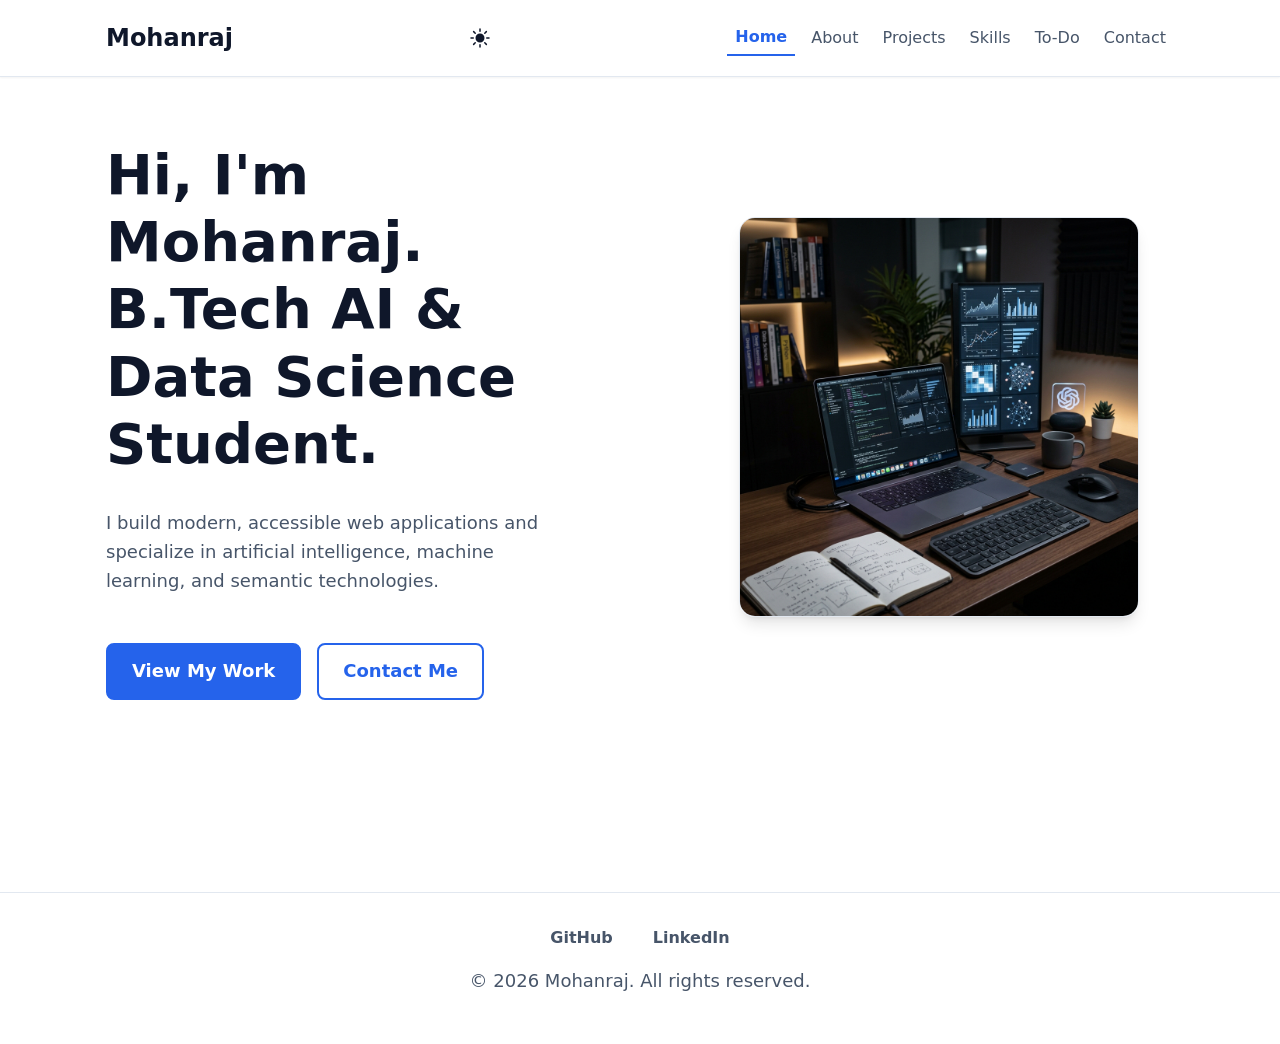
==== commit 593ea20c: "Implement JavaScript To-Do CRUD and state management" ====
--- a/index.html
+++ b/index.html
@@ -32,6 +32,7 @@
                     <li><a href="about.html">About</a></li>
                     <li><a href="projects.html">Projects</a></li>
                     <li><a href="skills.html">Skills</a></li>
+                    <li><a href="todo.html">To-Do</a></li>
                     <li><a href="contact.html">Contact</a></li>
                 </ul>
             </nav>
--- a/styles.css
+++ b/styles.css
@@ -621,3 +621,195 @@
     scroll-behavior: auto !important;
   }
 }
+
+/* 16. To-Do Application Styles */
+.todo-app {
+  max-width: 800px;
+  margin: 0 auto;
+}
+
+.todo-input-group {
+  display: flex;
+  gap: var(--space-sm);
+  margin-bottom: var(--space-lg);
+}
+
+.todo-input-group input {
+  flex: 1;
+}
+
+.todo-controls {
+  display: flex;
+  flex-direction: column;
+  gap: var(--space-md);
+  margin-bottom: var(--space-md);
+  padding-bottom: var(--space-md);
+  border-bottom: 1px solid var(--border-color);
+}
+
+@media (min-width: 600px) {
+  .todo-controls {
+    flex-direction: row;
+    justify-content: space-between;
+    align-items: center;
+  }
+}
+
+.todo-filters {
+  display: flex;
+  gap: var(--space-xs);
+  flex-wrap: wrap;
+}
+
+.filter-btn {
+  background: transparent;
+  border: 1px solid transparent;
+  color: var(--text-secondary);
+  padding: var(--space-xs) var(--space-sm);
+  border-radius: var(--radius-md);
+  cursor: pointer;
+  font-weight: 600;
+  transition: all var(--transition-fast);
+}
+
+.filter-btn:hover {
+  background: var(--surface-hover);
+  color: var(--text-primary);
+}
+
+.filter-btn.active {
+  border-color: var(--accent);
+  color: var(--accent);
+  background: var(--accent-light);
+}
+
+.todo-status {
+  display: flex;
+  align-items: center;
+  justify-content: space-between;
+  gap: var(--space-md);
+  font-size: var(--text-sm);
+  color: var(--text-secondary);
+  width: 100%;
+}
+
+@media (min-width: 600px) {
+  .todo-status {
+    width: auto;
+  }
+}
+
+.clear-btn:disabled {
+  opacity: 0.5;
+  cursor: not-allowed;
+}
+
+.todo-list {
+  list-style: none;
+  padding: 0;
+  margin: 0;
+  display: flex;
+  flex-direction: column;
+  gap: var(--space-sm);
+}
+
+.todo-item {
+  display: flex;
+  align-items: center;
+  justify-content: space-between;
+  padding: var(--space-md);
+  background: var(--bg-primary);
+  border: 1px solid var(--border-color);
+  border-radius: var(--radius-md);
+  transition: background-color var(--transition-fast), box-shadow var(--transition-fast);
+  gap: var(--space-md);
+}
+
+.todo-item:hover {
+  box-shadow: var(--shadow-sm);
+  background: var(--surface-hover);
+}
+
+.todo-item.completed .todo-text {
+  text-decoration: line-through;
+  color: var(--text-secondary);
+  opacity: 0.8;
+}
+
+.todo-checkbox {
+  width: 20px;
+  height: 20px;
+  cursor: pointer;
+  accent-color: var(--accent);
+}
+
+.todo-content {
+  flex: 1;
+  display: flex;
+  align-items: center;
+  gap: var(--space-md);
+  overflow: hidden;
+}
+
+.todo-text {
+  word-break: break-word;
+  transition: color var(--transition-fast);
+}
+
+.todo-actions {
+  display: flex;
+  gap: var(--space-xs);
+  opacity: 0.8;
+}
+
+.todo-item:hover .todo-actions, .todo-item:focus-within .todo-actions {
+  opacity: 1;
+}
+
+.icon-btn {
+  background: transparent;
+  border: 1px solid var(--border-color);
+  color: var(--text-secondary);
+  cursor: pointer;
+  padding: var(--space-xs) var(--space-sm);
+  border-radius: var(--radius-sm);
+  transition: all var(--transition-fast);
+  display: flex;
+  align-items: center;
+  justify-content: center;
+  font-size: var(--text-sm);
+}
+
+.icon-btn:hover {
+  background: var(--bg-secondary);
+  color: var(--accent);
+  border-color: var(--accent);
+}
+
+.icon-btn.delete-btn:hover {
+  color: var(--error);
+  border-color: var(--error);
+  background: rgba(239, 68, 68, 0.1);
+}
+
+.edit-input {
+  flex: 1;
+  padding: var(--space-xs) var(--space-sm);
+  font-size: inherit;
+  border: 1px solid var(--accent);
+  border-radius: var(--radius-sm);
+  background: var(--bg-primary);
+  color: var(--text-primary);
+}
+
+.empty-state {
+  text-align: center;
+  padding: var(--space-lg);
+  display: none;
+  background: transparent;
+  border: none;
+  color: var(--text-secondary);
+}
+.empty-state.visible {
+  display: block;
+}
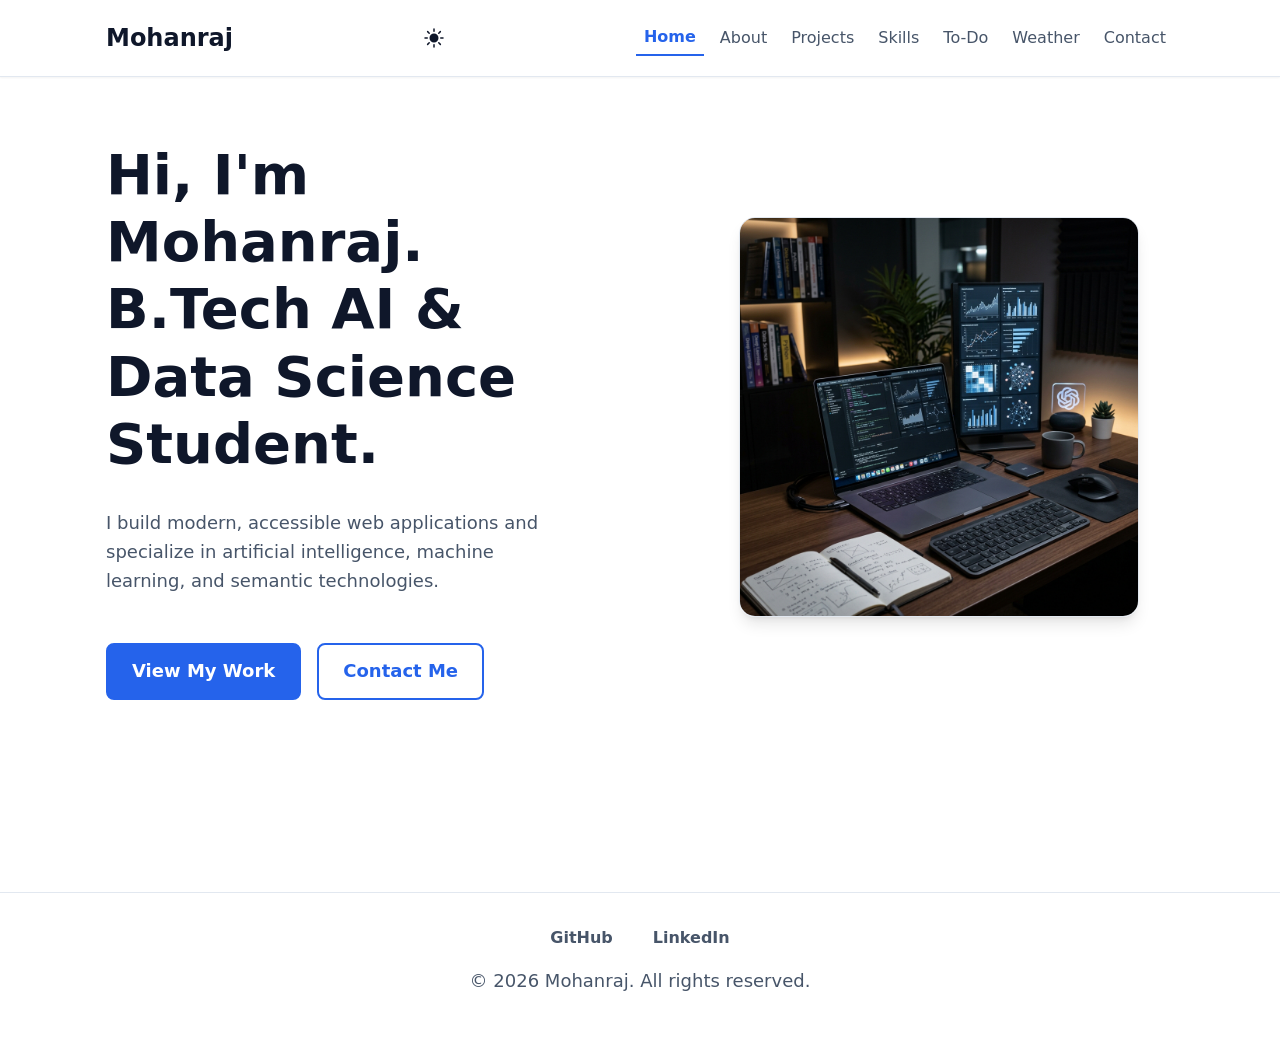
==== commit 81a4a8ec: "Implement asynchronous weather dashboard using REST API" ====
--- a/index.html
+++ b/index.html
@@ -33,6 +33,7 @@
                     <li><a href="projects.html">Projects</a></li>
                     <li><a href="skills.html">Skills</a></li>
                     <li><a href="todo.html">To-Do</a></li>
+                    <li><a href="weather.html">Weather</a></li>
                     <li><a href="contact.html">Contact</a></li>
                 </ul>
             </nav>
--- a/styles.css
+++ b/styles.css
@@ -813,3 +813,104 @@
 .empty-state.visible {
   display: block;
 }
+
+/* 17. Weather Dashboard Styles */
+.weather-app {
+  max-width: 800px;
+  margin: 0 auto;
+}
+
+.weather-input-group {
+  display: flex;
+  gap: var(--space-sm);
+  flex-direction: column;
+}
+
+@media (min-width: 600px) {
+  .weather-input-group {
+    flex-direction: row;
+  }
+}
+
+.weather-input-group input {
+  flex: 1;
+}
+
+.weather-status {
+  margin: var(--space-md) 0;
+}
+
+.loading-state {
+  text-align: center;
+  padding: var(--space-lg);
+  color: var(--text-secondary);
+  font-weight: 500;
+}
+
+.weather-result {
+  margin-top: var(--space-lg);
+  padding-top: var(--space-lg);
+  border-top: 1px solid var(--border-color);
+  animation: fadeIn var(--transition-normal);
+}
+
+@keyframes fadeIn {
+  from { opacity: 0; transform: translateY(10px); }
+  to { opacity: 1; transform: translateY(0); }
+}
+
+.weather-header {
+  text-align: center;
+  margin-bottom: var(--space-lg);
+}
+
+.weather-city {
+  font-size: var(--text-3xl);
+  margin-bottom: var(--space-xs);
+  color: var(--text-primary);
+}
+
+.weather-desc {
+  font-size: var(--text-lg);
+  color: var(--accent);
+  font-weight: 600;
+  text-transform: capitalize;
+}
+
+.weather-stats {
+  display: grid;
+  grid-template-columns: repeat(auto-fit, minmax(150px, 1fr));
+  gap: var(--space-md);
+}
+
+.stat-card {
+  background: var(--bg-secondary);
+  border-radius: var(--radius-md);
+  padding: var(--space-md);
+  text-align: center;
+  display: flex;
+  flex-direction: column;
+  gap: var(--space-xs);
+  border: 1px solid var(--border-color);
+  transition: transform var(--transition-fast), box-shadow var(--transition-fast);
+}
+
+.stat-card:hover {
+  transform: translateY(-2px);
+  box-shadow: var(--shadow-sm);
+  background: var(--surface-hover);
+}
+
+.stat-label {
+  font-size: var(--text-sm);
+  color: var(--text-secondary);
+  font-weight: 600;
+  text-transform: uppercase;
+  letter-spacing: 0.05em;
+}
+
+.stat-value {
+  font-size: var(--text-2xl);
+  font-weight: 700;
+  color: var(--text-primary);
+}
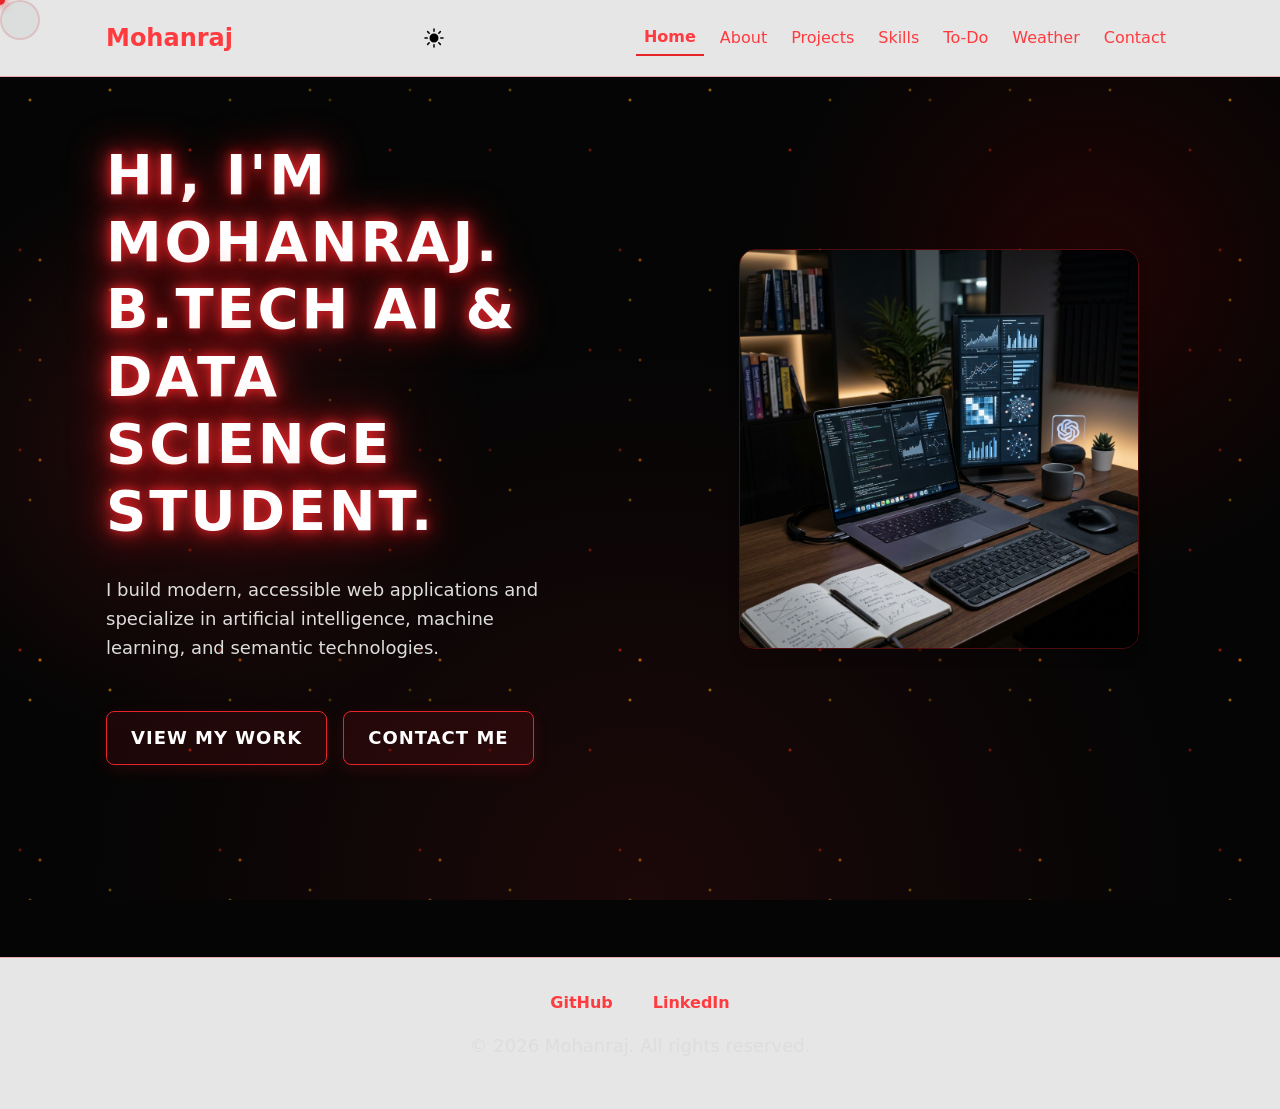
==== commit 45b31774: "Complete full-stack deployment capstone architecture" ====
--- a/index.html
+++ b/index.html
@@ -5,9 +5,9 @@
     <meta name="viewport" content="width=device-width, initial-scale=1.0">
     <meta name="description" content="Mohanraj's personal portfolio showcasing AI, data science, and software development projects.">
     <meta name="robots" content="index, follow">
-    <title>Home | Mohanraj - AI & Software Developer</title>
+    <title>Professional Portfolio & Productivity Dashboard | Mohanraj</title>
     <link rel="stylesheet" href="styles.css">
-    <script src="main.js" defer></script>
+        <script type="module" src="js/app.js"></script>
 </head>
 <body>
     <a href="#main-content" class="skip-link">Skip to main content</a>
@@ -53,7 +53,7 @@
                 </div>
                 <div class="hero-image">
                     <!-- Added image width/height to avoid layout shift -->
-                    <img src="assets/images/workspace.jpg" alt="A professional modern AI and Data Science workspace with a laptop displaying code and data visualizations" width="500" height="500">
+                    <img src="assets/images/workspace.jpg" alt="A professional modern AI and Data Science workspace with a laptop displaying code and data visualizations" width="500" height="500" decoding="async">
                 </div>
             </section>
         </div>
--- a/styles.css
+++ b/styles.css
@@ -5,20 +5,20 @@
 
 /* 1. CSS Variables / Theme */
 :root {
-  /* Light Theme Colors (Default) */
-  --bg-primary: #ffffff;
-  --bg-secondary: #f8fafc;
-  --surface: #ffffff;
-  --surface-hover: #f1f5f9;
-
-  --text-primary: #0f172a;
-  --text-secondary: #475569;
-
-  --accent: #2563eb;
-  --accent-hover: #1d4ed8;
-  --accent-light: rgba(37, 99, 235, 0.1);
-
-  --border-color: #e2e8f0;
+  /* Marvel Cinematic Theme Colors (Light Mode) */
+  --bg-primary: #f8f8f8;
+  --bg-secondary: #e6e6e6;
+  --surface: rgba(255, 255, 255, 0.9);
+  --surface-hover: #ffffff;
+
+  --text-primary: #000000;
+  --text-secondary: #333333;
+
+  --accent: #E62429; /* Marvel Red */
+  --accent-hover: #8B0000; /* Dark Red */
+  --accent-light: rgba(230, 36, 41, 0.15);
+
+  --border-color: rgba(230, 36, 41, 0.3);
 
   --error: #ef4444;
   --success: #10b981;
@@ -65,20 +65,20 @@
 }
 
 [data-theme="dark"] {
-  /* Dark Theme Colors */
-  --bg-primary: #0a0f18;
-  --bg-secondary: #141b26;
-  --surface: #1e293b;
-  --surface-hover: #2dd4bf10;
-
-  --text-primary: #f8fafc;
-  --text-secondary: #cbd5e1;
-
-  --accent: #38bdf8;
-  --accent-hover: #7dd3fc;
-  --accent-light: rgba(56, 189, 248, 0.1);
-
-  --border-color: rgba(255, 255, 255, 0.1);
+  /* Marvel Cinematic Theme Colors (Dark Mode) */
+  --bg-primary: #050505; /* Deep Black */
+  --bg-secondary: #111111; /* Dark Gray */
+  --surface: rgba(20, 20, 20, 0.85); /* Heavy dark glass */
+  --surface-hover: rgba(30, 30, 30, 0.95);
+
+  --text-primary: #ffffff;
+  --text-secondary: #aaaaaa;
+
+  --accent: #E62429; /* Marvel Red */
+  --accent-hover: #ff3b3f; /* Bright Red */
+  --accent-light: rgba(139, 0, 0, 0.4); /* Dark Red Glow */
+
+  --border-color: rgba(230, 36, 41, 0.4);
 
   --error: #f87171;
   --success: #4ade80;
@@ -153,9 +153,18 @@
 h1, h2, h3, h4 {
   line-height: 1.2;
   margin-bottom: var(--space-md);
-  font-weight: 800;
-  color: var(--text-primary);
-}
+  font-weight: 900;
+  color: #ffffff;
+  text-transform: uppercase;
+  letter-spacing: 0.05em;
+}
+h1 {
+  text-shadow: 0 0 10px rgba(230,36,41,0.8), 0 0 20px rgba(230,36,41,0.8), 0 0 40px rgba(230,36,41,1);
+}
+h2 {
+  text-shadow: 0 0 10px rgba(230,36,41,0.5), 0 0 20px rgba(230,36,41,0.8);
+}
+
 
 h1 { font-size: var(--text-4xl); }
 h2 { font-size: var(--text-3xl); color: var(--accent); }
@@ -198,6 +207,8 @@
 /* 6. Header & Navigation */
 .site-header {
   background-color: var(--surface);
+  backdrop-filter: blur(16px);
+  -webkit-backdrop-filter: blur(16px);
   border-bottom: 1px solid var(--border-color);
   padding: var(--space-sm) 0;
   position: sticky;
@@ -358,6 +369,8 @@
 /* 13. Components */
 .card {
   background-color: var(--surface);
+  backdrop-filter: blur(12px);
+  -webkit-backdrop-filter: blur(12px);
   border-radius: var(--radius-lg);
   padding: var(--space-lg);
   border: 1px solid var(--border-color);
@@ -914,3 +927,158 @@
   font-weight: 700;
   color: var(--text-primary);
 }
+
+
+/* 17. Cursor Flow Effect */
+@media (pointer: fine) {
+  body, a, button, input, textarea, .theme-toggle-btn {
+    cursor: none !important;
+  }
+}
+
+.cursor-dot, .cursor-outline {
+  position: fixed;
+  top: 0;
+  left: 0;
+  transform: translate(-50%, -50%);
+  border-radius: 50%;
+  z-index: 9999;
+  pointer-events: none;
+  transition: opacity 0.3s ease, transform 0.1s cubic-bezier(0.175, 0.885, 0.32, 1.275);
+}
+
+.cursor-dot {
+  width: 10px;
+  height: 10px;
+  background-color: var(--accent);
+  box-shadow: 0 0 10px var(--accent);
+}
+
+.cursor-outline {
+  width: 40px;
+  height: 40px;
+  border: 2px solid var(--accent-light);
+  background-color: rgba(34, 84, 61, 0.05); /* very subtle tint */
+}
+[data-theme="dark"] .cursor-outline {
+  background-color: rgba(74, 222, 128, 0.05);
+}
+
+/* Hovering effect */
+.cursor-dot.hovering {
+  transform: translate(-50%, -50%) scale(1.5);
+  background-color: transparent;
+  border: 2px solid var(--accent);
+}
+
+.cursor-outline.hovering {
+  transform: translate(-50%, -50%) scale(1.5);
+  border-color: var(--accent);
+  background-color: var(--accent-light);
+}
+
+/* Cinematic Spiderman Sparks Background */
+body {
+  background-color: #050505;
+  background-image: 
+    radial-gradient(circle at 15% 50%, rgba(230, 36, 41, 0.15), transparent 25%),
+    radial-gradient(circle at 85% 30%, rgba(139, 0, 0, 0.2), transparent 25%),
+    radial-gradient(circle at 50% 100%, rgba(230, 36, 41, 0.1), transparent 50%);
+  background-attachment: fixed;
+  color: #ffffff;
+  position: relative;
+}
+
+/* Sparks Effect */
+body::before, body::after {
+  content: '';
+  position: fixed;
+  top: 0;
+  left: 0;
+  width: 100vw;
+  height: 100vh;
+  pointer-events: none;
+  z-index: -1;
+  background-image: 
+    radial-gradient(2px 2px at 40px 60px, #ffaa00, rgba(0,0,0,0)),
+    radial-gradient(2px 2px at 20px 50px, #ff3300, rgba(0,0,0,0)),
+    radial-gradient(2px 2px at 30px 100px, #ffaa00, rgba(0,0,0,0)),
+    radial-gradient(2px 2px at 40px 60px, #ff3300, rgba(0,0,0,0)),
+    radial-gradient(2px 2px at 110px 90px, #ffaa00, rgba(0,0,0,0)),
+    radial-gradient(2px 2px at 190px 150px, #ff3300, rgba(0,0,0,0));
+  background-repeat: repeat;
+  background-size: 200px 200px;
+  animation: sparksAnim 4s linear infinite;
+  opacity: 0.6;
+}
+body::after {
+  background-size: 300px 300px;
+  animation: sparksAnim 6s linear infinite;
+  opacity: 0.4;
+}
+
+@keyframes sparksAnim {
+  0% { transform: translateY(0) rotate(0deg); opacity: 0; }
+  10% { opacity: 0.8; }
+  90% { opacity: 0.8; }
+  100% { transform: translateY(-300px) rotate(10deg); opacity: 0; }
+}
+
+[data-theme="light"] body {
+  /* Enforce dark mode for this specific UI */
+  background-color: #050505;
+}
+
+/* Ensure cards are dark and cinematic */
+.card {
+  background-color: rgba(15, 15, 15, 0.85) !important;
+  border: 1px solid rgba(230, 36, 41, 0.3) !important;
+  box-shadow: 0 4px 20px rgba(0,0,0,0.5), 0 0 15px rgba(230, 36, 41, 0.1) !important;
+}
+.card:hover {
+  box-shadow: 0 10px 30px rgba(0,0,0,0.8), 0 0 25px rgba(230, 36, 41, 0.3) !important;
+  border-color: rgba(230, 36, 41, 0.8) !important;
+}
+
+/* Update text colors to match the dark vibe */
+p, li {
+  color: #dddddd !important;
+}
+a {
+  color: #ff3b3f !important;
+}
+a:hover {
+  color: #ff8888 !important;
+  text-shadow: 0 0 8px rgba(255, 59, 63, 0.8);
+}
+.btn {
+  background-color: rgba(230, 36, 41, 0.1) !important;
+  border: 1px solid #E62429 !important;
+  color: #ffffff !important;
+  text-transform: uppercase;
+  letter-spacing: 1px;
+}
+.btn:hover {
+  background-color: #E62429 !important;
+  box-shadow: 0 0 15px #E62429, 0 0 30px #E62429 !important;
+}
+
+/* Micro-animations */
+.btn {
+  transition: all 0.3s cubic-bezier(0.34, 1.56, 0.64, 1);
+  box-shadow: 0 4px 15px var(--accent-light);
+}
+.btn:hover {
+  transform: translateY(-2px) scale(1.02);
+  box-shadow: 0 10px 15px -3px var(--accent-light);
+}
+.card {
+  transition: transform 0.4s cubic-bezier(0.34, 1.56, 0.64, 1), box-shadow 0.4s ease, background-color 0.4s ease;
+}
+.card:hover {
+  transform: translateY(-8px) scale(1.01);
+  box-shadow: 0 20px 25px -5px rgba(0,0,0,0.1), 0 10px 10px -5px var(--accent-light);
+}
+[data-theme="dark"] .card:hover {
+  box-shadow: 0 20px 25px -5px rgba(0,0,0,0.5), 0 10px 10px -5px var(--accent-light);
+}
